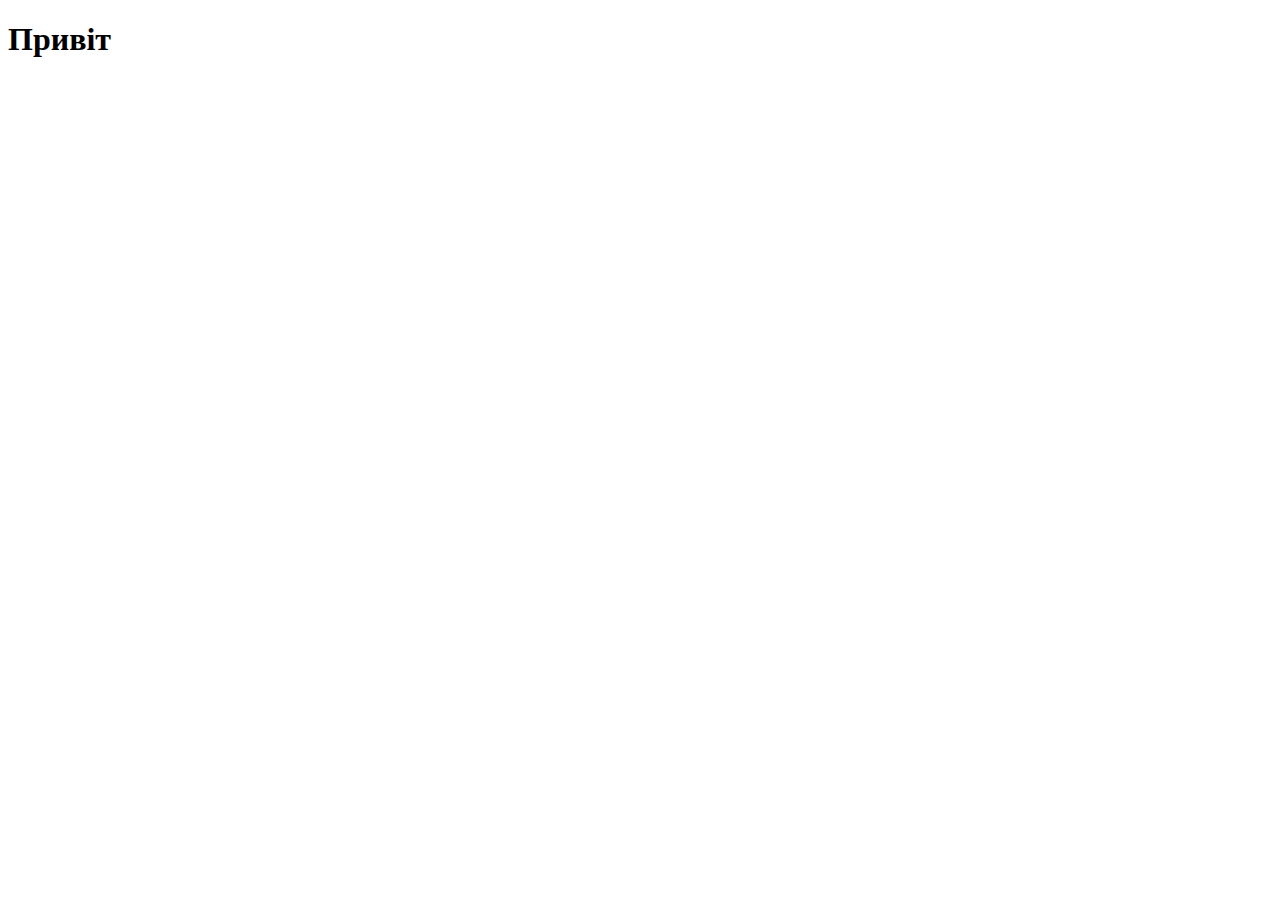
==== index.html @ 8f247441 "Create index.html" ====
<!DOCTYPE html>
<html lang="en">
  <head>
    <meta charset="UTF-8" />
    <meta http-equiv="X-UA-Compatible" content="IE=edge" />
    <meta name="viewport" content="width=device-width, initial-scale=1.0" />
    <title>Document</title>
  </head>
  <body>
    <h1>Привіт</h1>
  </body>
</html>
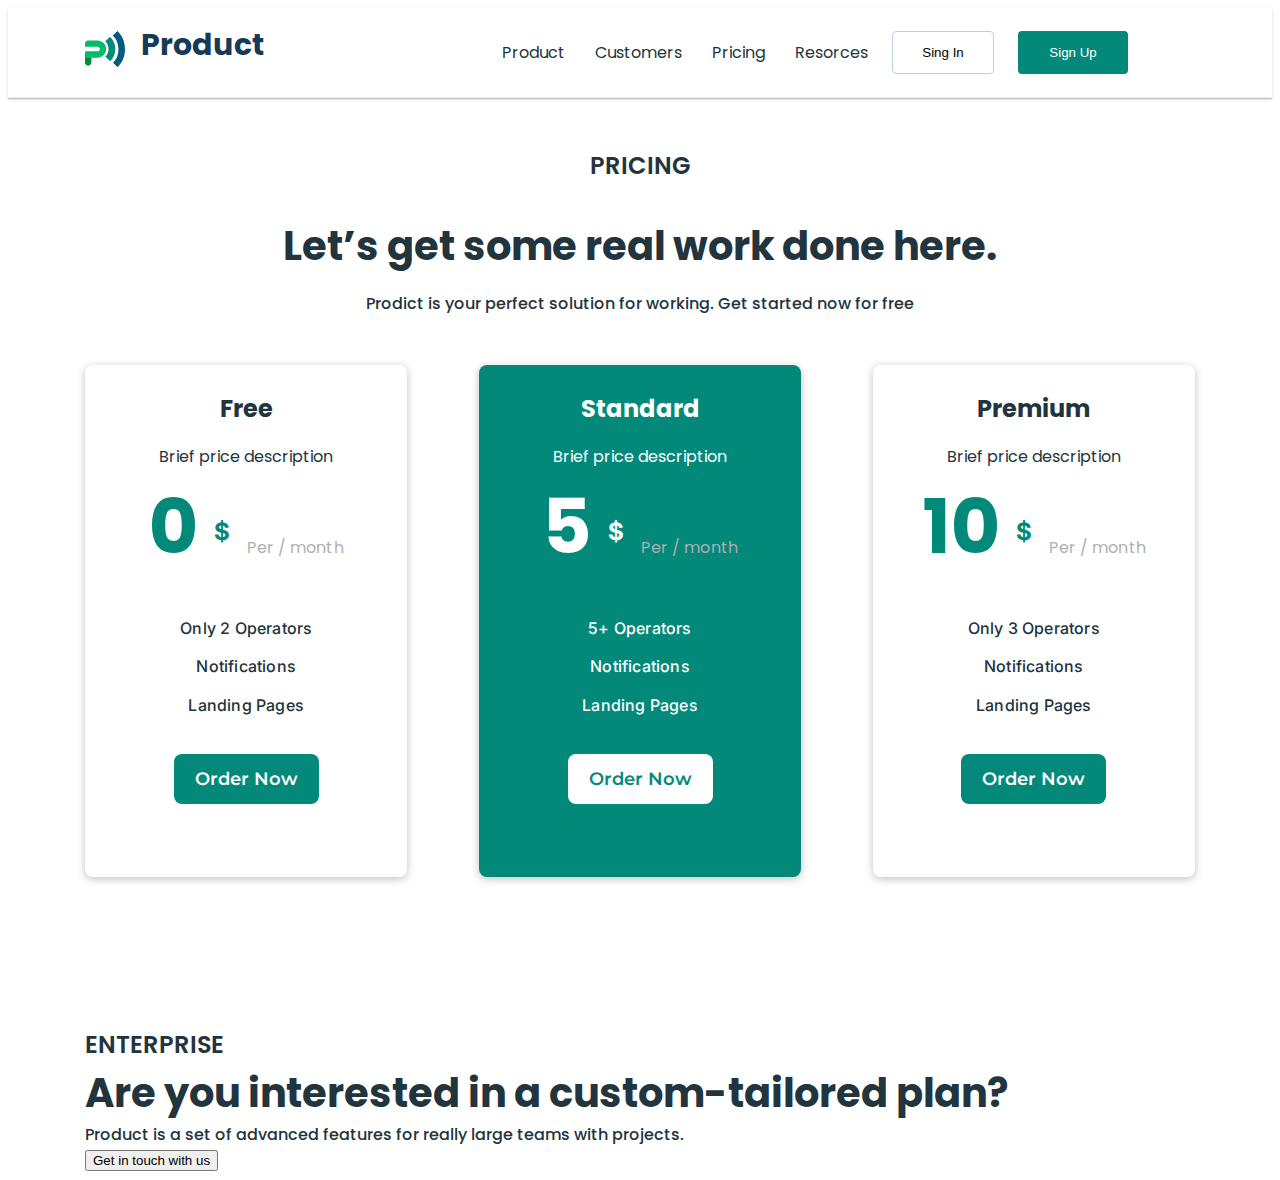
==== commit ecb85814: "+" ====
--- a/index.html
+++ b/index.html
@@ -5,8 +5,129 @@
     <meta http-equiv="X-UA-Compatible" content="IE=edge" />
     <meta name="viewport" content="width=device-width, initial-scale=1.0" />
     <title>Document</title>
+    <link rel="preconnect" href="https://fonts.googleapis.com" />
+    <link rel="preconnect" href="https://fonts.gstatic.com" crossorigin />
+    <link
+      href="https://fonts.googleapis.com/css2?family=Inter:wght@500;700&family=Montserrat:wght@400;500;600;700&family=Poppins:wght@400;500;600;700;800&family=Roboto:wght@400;500;700;900&display=swap"
+      rel="stylesheet"
+    />
+    <link
+      rel="stylesheet"
+      href="https://cdnjs.cloudflare.com/ajax/libs/modern-normalize/2.0.0/modern-normalize.min.css"
+      integrity="sha512-4xo8blKMVCiXpTaLzQSLSw3KFOVPWhm/TRtuPVc4WG6kUgjH6J03IBuG7JZPkcWMxJ5huwaBpOpnwYElP/m6wg=="
+      crossorigin="anonymous"
+      referrerpolicy="no-referrer"
+    />
+    <link rel="stylesheet" href="./css/styles.css" />
   </head>
   <body>
-    <h1>Привіт</h1>
+    <!-- HEADER NAVIGATION -->
+    <header class="header">
+      <div class="container header-container">
+        <a class="logo-text link" href="./index.html">
+          <img
+            class="logo-img"
+            src="./image/Group190.svg"
+            alt="logo"
+            width="40"
+            height="36"
+          />Product</a
+        >
+        <nav class="header-nav">
+          <ul class="header-list list">
+            <li class="header-item">
+              <a class="header-link link" href="">Product</a>
+            </li>
+            <li class="header-item">
+              <a class="header-link link" href="">Customers</a>
+            </li>
+            <li class="header-item">
+              <a class="header-link link" href="">Pricing</a>
+            </li>
+            <li class="header-item">
+              <a class="header-link link" href="">Resorces</a>
+            </li>
+          </ul>
+        </nav>
+        <section class="header-btm">
+          <button class="btn-in" type="button">Sing In</button>
+          <button class="btn-up" type="button">Sign Up</button>
+        </section>
+      </div>
+    </header>
+    <main>
+      <!-- PRICING -->
+      <section class="pricing">
+        <div class="container">
+          <h2 class="section-title pricing-title">PRICING</h2>
+          <h3 class="section-title-text pricing-title-text">
+            Let’s get some real work done here.
+          </h3>
+          <p class="section-item pricing-item">
+            Prodict is your perfect solution for working. Get started now for
+            free
+          </p>
+          <div class="price-packets">
+            <div class="price-block">
+              <h2 class="price-block-title">Free</h2>
+              <h3 class="block-title-text">Brief price description</h3>
+              <p class="price-block-number">
+                0 <sup>&#36;</sup> <span class="price-period">Per / month</span>
+              </p>
+              <ul class="price-options-list list">
+                <li class="price-options">Only 2 Operators</li>
+                <li class="price-options">Notifications</li>
+                <li class="price-options-last">Landing Pages</li>
+              </ul>
+              <button class="price-btn" type="button">Order Now</button>
+            </div>
+            <div class="price-block price-block-middle">
+              <h2 class="price-block-title">Standard</h2>
+              <h3 class="block-title-text">Brief price description</h3>
+              <p class="price-block-number mumber-middle">
+                5 <sup class="sup-middle">&#36;</sup>
+                <span class="price-period">Per / month</span>
+              </p>
+              <ul class="price-options-list list">
+                <li class="price-options">5+ Operators</li>
+                <li class="price-options">Notifications</li>
+                <li class="price-options-last">Landing Pages</li>
+              </ul>
+              <button class="price-btn price-btn-middle" type="button">
+                Order Now
+              </button>
+            </div>
+            <div class="price-block">
+              <h2 class="price-block-title">Premium</h2>
+              <h3 class="block-title-text">Brief price description</h3>
+              <p class="price-block-number">
+                10 <sup>&#36;</sup>
+                <span class="price-period">Per / month</span>
+              </p>
+              <ul class="price-options-list list">
+                <li class="price-options">Only 3 Operators</li>
+                <li class="price-options">Notifications</li>
+                <li class="price-options-last">Landing Pages</li>
+              </ul>
+              <button class="price-btn" type="button">Order Now</button>
+            </div>
+          </div>
+        </div>
+      </section>
+      <!-- ENTERPRISE -->
+      <section class="enterprise">
+        <div class="container">
+          <h2 class="section-title enterprise-title">ENTERPRISE</h2>
+          <h3 class="section-title-text enterprise-title-text">
+            Are you interested in a custom-tailored plan?
+          </h3>
+          <p class="section-item enterprise--item">
+            Product is a set of advanced features for really large teams with
+            projects.
+          </p>
+          <button type="button">Get in touch with us</button>
+        </div>
+      </section>
+    </main>
   </body>
 </html>
--- a/css/styles.css
+++ b/css/styles.css
@@ -0,0 +1,277 @@
+:root {
+  --text-color: #22343d;
+  --background-color: #fff;
+  --logo-color: #173a56;
+  --btm-color: #02897a;
+}
+
+body {
+  font-family: "Poppins", sans-serif;
+  color: var(--text-color);
+  background-color: var(--background-color);
+}
+
+/* RESET */
+h1,
+h2,
+h3,
+h4,
+h5,
+h6,
+p {
+  margin: 0;
+}
+ul,
+ol {
+  margin: 0;
+  padding: 0;
+}
+img {
+  display: block;
+  max-width: 100%;
+  height: auto;
+}
+
+/* COMMON ACTION */
+.link {
+  text-decoration: none;
+}
+.list {
+  list-style: none;
+}
+
+.container {
+  width: 1110px;
+  padding: 0 20px 0 20px;
+  margin: 0 auto;
+}
+
+/* * ----------- HEADER NAVIGATION ----------- *  */
+
+.header {
+  border-bottom: 1px solid #e7e9fc;
+  box-shadow: 0px 2px 1px rgba(46, 47, 66, 0.08),
+    0px 1px 1px rgba(46, 47, 66, 0.16), 0px 1px 6px rgba(46, 47, 66, 0.08);
+}
+
+.header-container {
+  display: flex;
+  flex-wrap: wrap;
+  align-items: center;
+}
+
+.logo-text {
+  display: flex;
+  font-weight: 700;
+  font-size: 30px;
+  line-height: 0.93;
+  color: #173a56;
+  margin-right: 237px;
+  margin-bottom: 29px;
+  margin-top: 23px;
+}
+.logo-img {
+  padding-right: 16px;
+}
+.header-nav {
+  display: flex;
+}
+.header-list {
+  display: flex;
+  gap: 30px;
+}
+.list {
+}
+.header-item {
+}
+.header-link {
+  font-size: 16px;
+  line-height: 1.75;
+  color: var(--text-color);
+  padding-top: 26px;
+  padding-bottom: 26px;
+}
+
+.header-link:hover,
+.header-link:focus {
+  font-weight: 600;
+}
+.header-btm {
+  display: flex;
+  font-family: "Poppins";
+  font-weight: 600;
+  font-size: 16px;
+  line-height: 1.5;
+  color: #173a56;
+  text-align: center;
+  height: 43px;
+
+  padding-left: 24px;
+  gap: 24px;
+  margin-bottom: 19px;
+  margin-top: 19px;
+}
+.btn-in {
+  width: 102px;
+  border: 1px solid #bcd0e5;
+  border-radius: 4px;
+  background-color: var(--background-color);
+
+  cursor: pointer;
+}
+.btn-up {
+  width: 110px;
+  background-color: var(--btm-color);
+  color: #fff;
+  border-radius: 4px;
+  border: none;
+
+  cursor: pointer;
+}
+
+/* MAIN */
+
+.section-title {
+  font-weight: 600;
+  font-size: 24px;
+  line-height: 1.5;
+  margin-right: auto;
+}
+
+.section-title-text {
+  font-weight: 700;
+  font-size: 40px;
+  line-height: 1.5;
+}
+
+.section-item {
+  font-weight: 500;
+  font-size: 16px;
+  line-height: 1.5;
+}
+
+/* PRICING */
+
+.pricing {
+  padding-top: 50px;
+  padding-bottom: 150px;
+  text-align: center;
+}
+.pricing-title {
+}
+
+.pricing-title-text {
+  margin-top: 32px;
+}
+
+.pricing-item {
+  margin-top: 16px;
+}
+
+.price-packets {
+  display: flex;
+  gap: 71.35px;
+}
+
+.price-block {
+  display: flex;
+  width: ((100% - 142.7px) / 3);
+  flex-direction: column;
+
+  width: 322.65px;
+  height: 456px;
+  margin-top: 49px;
+
+  box-shadow: 0px 2px 8px rgba(0, 0, 0, 0.25);
+  border-radius: 8px;
+
+  align-items: center;
+  padding-top: 24px;
+  padding-bottom: 32px;
+}
+
+.price-block-title {
+  font-weight: 700;
+  font-size: 24px;
+  line-height: 1.67;
+}
+
+.block-title-text {
+  font-size: 16px;
+  line-height: 2.5;
+  font-weight: 400;
+
+  margin-top: 8px;
+}
+
+.price-block-number {
+  font-weight: 700;
+  font-size: 76px;
+  line-height: 1.32;
+  letter-spacing: 0.2px;
+  color: #02897a;
+}
+sup {
+  font-family: "Inter", sans-serif;
+  font-weight: 700;
+  font-size: 24px;
+  line-height: 1.25;
+  letter-spacing: 0.1px;
+  vertical-align: middle;
+}
+
+.price-period {
+  font-family: "Poppins";
+  font-style: normal;
+  font-weight: 400;
+  font-size: 16px;
+  line-height: 1.19;
+  letter-spacing: 0.1px;
+  color: #afafaf;
+}
+
+.price-options-list {
+  margin-top: 40px;
+
+  font-family: "Inter", sans-serif;
+  font-style: normal;
+  font-weight: 500;
+  font-size: 16px;
+  line-height: 1.38;
+  letter-spacing: 0.2px;
+}
+
+.price-options {
+  padding-bottom: 16px;
+}
+.price-options-last {
+  margin-bottom: 38px;
+}
+
+.price-btn {
+  font-family: "Montserrat", sans-serif;
+  font-weight: 600;
+  font-size: 18px;
+  line-height: 1.37;
+  color: #ffffff;
+  padding: 11px 19px;
+
+  background: #02897a;
+  border-radius: 8px;
+  border-color: transparent;
+}
+
+.price-block-middle {
+  color: #fff;
+  background: #02897a;
+}
+.mumber-middle {
+  color: #fff;
+}
+.sup-middle {
+  color: #fff;
+}
+.price-btn-middle {
+  color: #02897a;
+  background: #ffffff;
+}
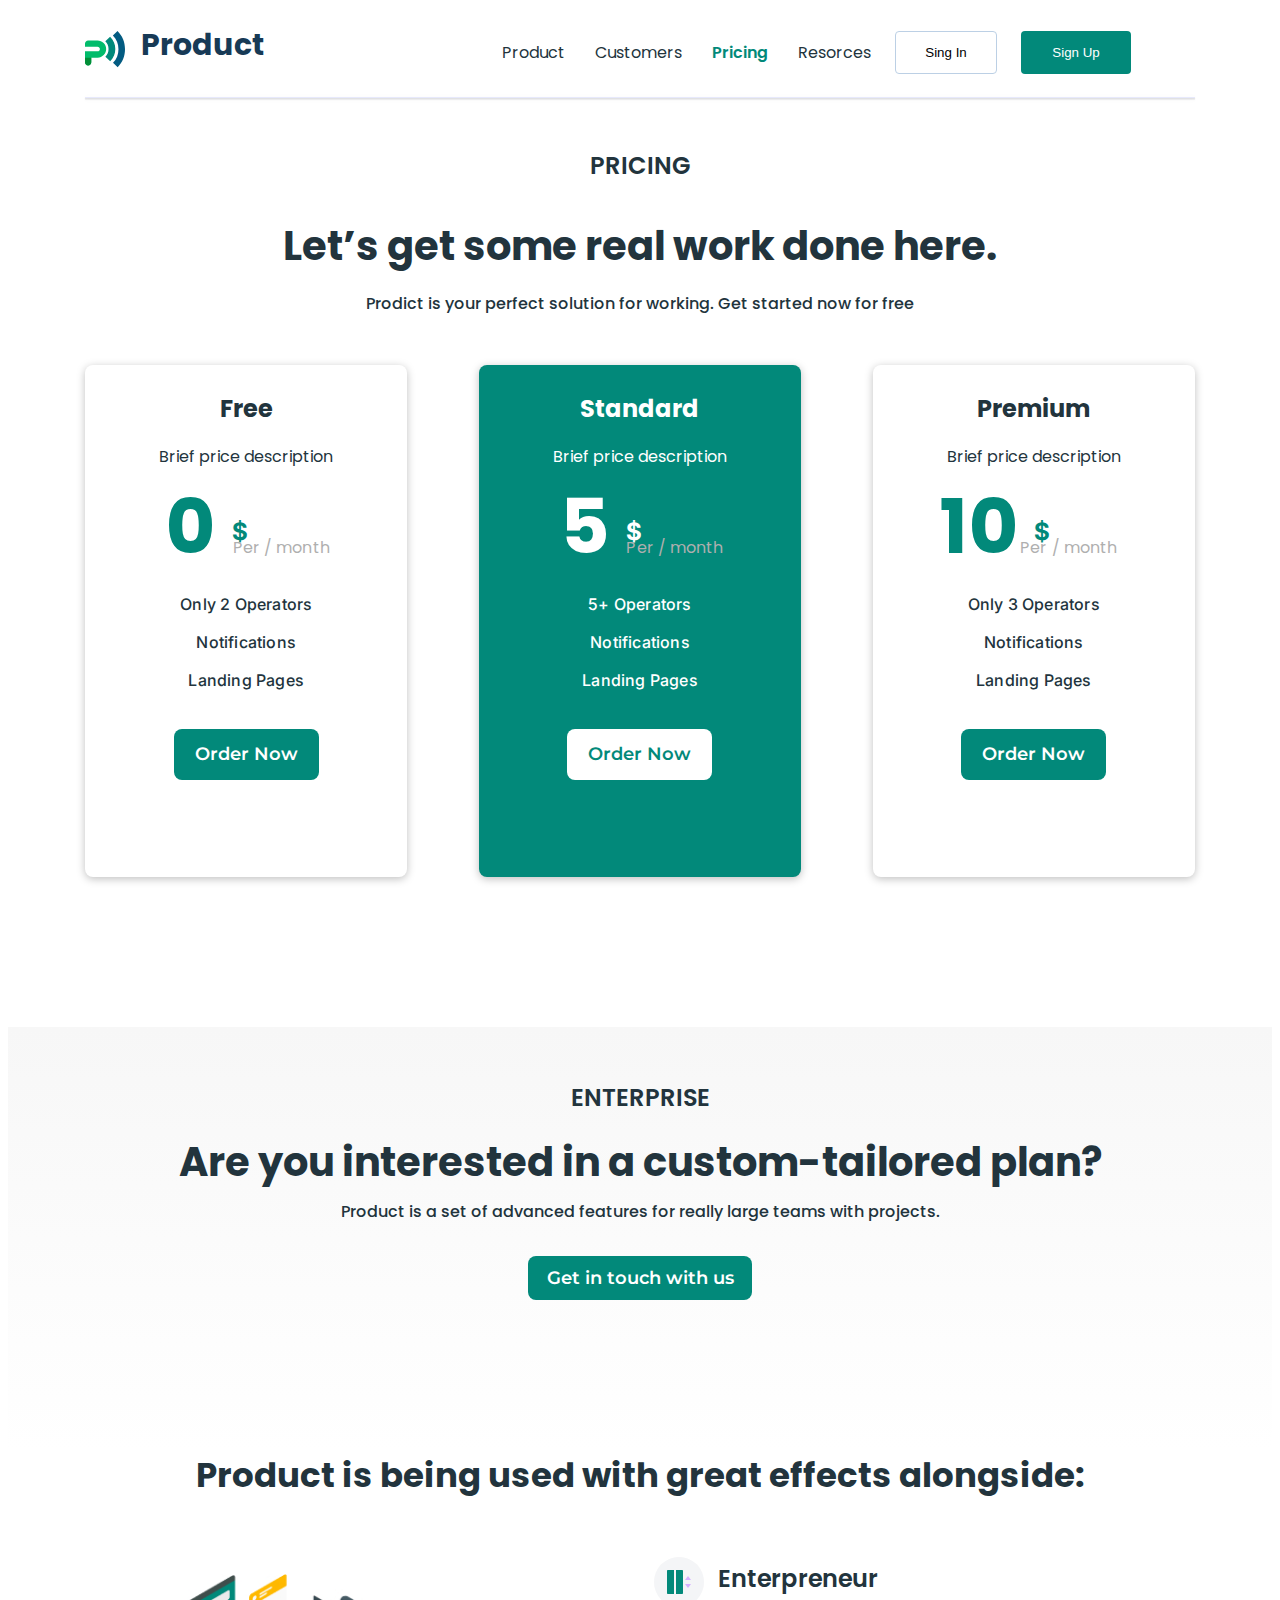
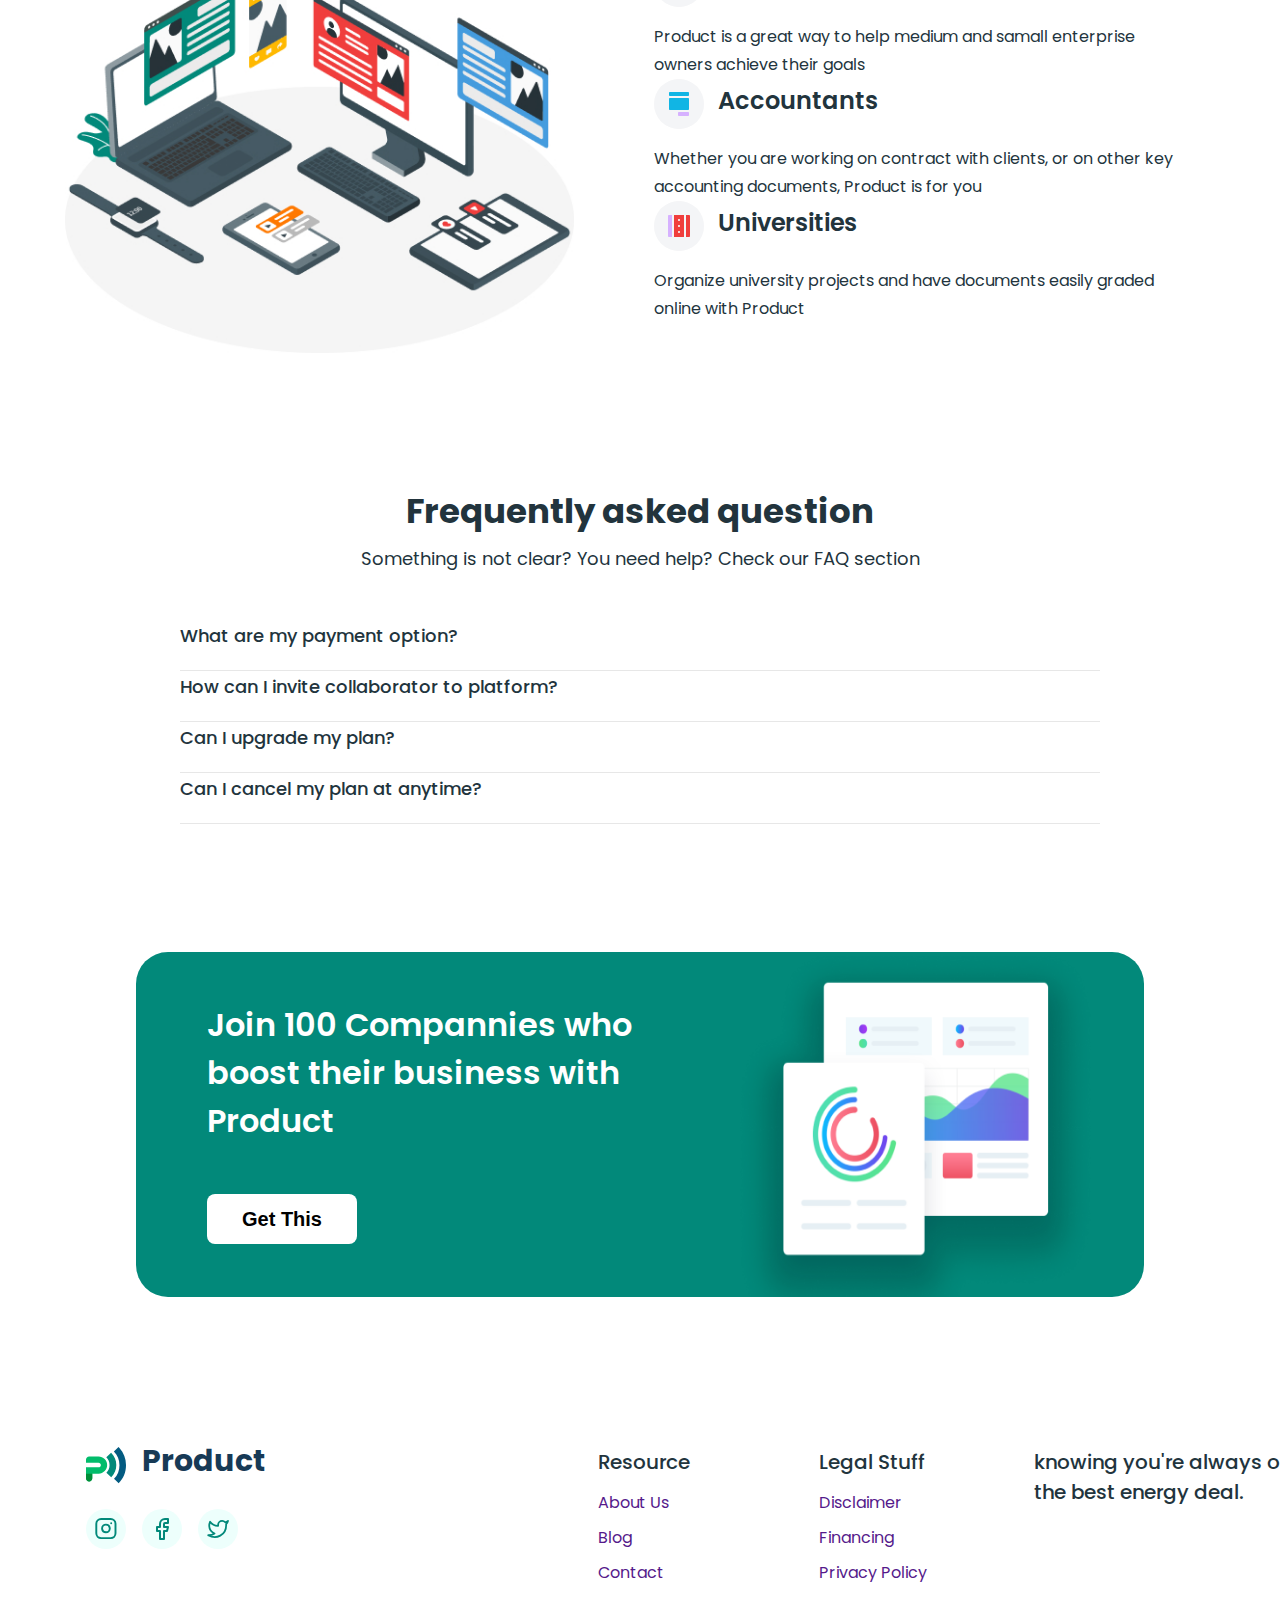
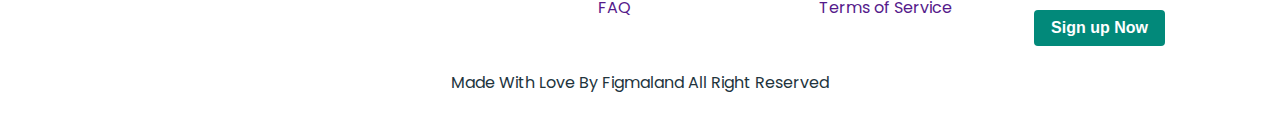
==== commit 665841e3: "+" ====
--- a/index.html
+++ b/index.html
@@ -24,7 +24,7 @@
     <!-- HEADER NAVIGATION -->
     <header class="header">
       <div class="container header-container">
-        <a class="logo-text link" href="./index.html">
+        <a class="logo-text logo-text-header link" href="./index.html">
           <img
             class="logo-img"
             src="./image/Group190.svg"
@@ -42,7 +42,7 @@
               <a class="header-link link" href="">Customers</a>
             </li>
             <li class="header-item">
-              <a class="header-link link" href="">Pricing</a>
+              <a class="header-link link current" href="">Pricing</a>
             </li>
             <li class="header-item">
               <a class="header-link link" href="">Resorces</a>
@@ -71,9 +71,12 @@
             <div class="price-block">
               <h2 class="price-block-title">Free</h2>
               <h3 class="block-title-text">Brief price description</h3>
-              <p class="price-block-number">
-                0 <sup>&#36;</sup> <span class="price-period">Per / month</span>
-              </p>
+              <div class="price-box">
+                <p class="price-block-number">
+                  0 <sup>&#36;</sup>
+                  <span class="price-period">Per / month</span>
+                </p>
+              </div>
               <ul class="price-options-list list">
                 <li class="price-options">Only 2 Operators</li>
                 <li class="price-options">Notifications</li>
@@ -84,10 +87,12 @@
             <div class="price-block price-block-middle">
               <h2 class="price-block-title">Standard</h2>
               <h3 class="block-title-text">Brief price description</h3>
-              <p class="price-block-number mumber-middle">
-                5 <sup class="sup-middle">&#36;</sup>
-                <span class="price-period">Per / month</span>
-              </p>
+              <div class="price-box">
+                <p class="price-block-number mumber-middle">
+                  5 <sup class="sup-middle">&#36;</sup>
+                  <span class="price-period">Per / month</span>
+                </p>
+              </div>
               <ul class="price-options-list list">
                 <li class="price-options">5+ Operators</li>
                 <li class="price-options">Notifications</li>
@@ -100,10 +105,12 @@
             <div class="price-block">
               <h2 class="price-block-title">Premium</h2>
               <h3 class="block-title-text">Brief price description</h3>
-              <p class="price-block-number">
-                10 <sup>&#36;</sup>
-                <span class="price-period">Per / month</span>
-              </p>
+              <div class="price-box">
+                <p class="price-block-number">
+                  10 <sup>&#36;</sup>
+                  <span class="price-period">Per / month</span>
+                </p>
+              </div>
               <ul class="price-options-list list">
                 <li class="price-options">Only 3 Operators</li>
                 <li class="price-options">Notifications</li>
@@ -116,7 +123,7 @@
       </section>
       <!-- ENTERPRISE -->
       <section class="enterprise">
-        <div class="container">
+        <div class="container container-interprise">
           <h2 class="section-title enterprise-title">ENTERPRISE</h2>
           <h3 class="section-title-text enterprise-title-text">
             Are you interested in a custom-tailored plan?
@@ -125,9 +132,208 @@
             Product is a set of advanced features for really large teams with
             projects.
           </p>
-          <button type="button">Get in touch with us</button>
+          <button type="button" class="btn-enterprise">
+            Get in touch with us
+          </button>
+        </div>
+      </section>
+
+      <!-- EFFECTS -->
+      <section class="effects">
+        <div class="container effects-container">
+          <h2 class="section-title effects-title">
+            Product is being used with great effects alongside:
+          </h2>
+          <div class="effects-container-box">
+            <div class="effects-img">
+              <img src="./image/amico.jpg" alt="picture" />
+            </div>
+            <div class="container-effects-list">
+              <ul class="effects-list list">
+                <li class="effects-list-item">
+                  <div class="before-icons">
+                    <svg class="btn-svg-effects" width="50" height="50">
+                      <use href="./image/icons.svg#icon-Feature1"></use>
+                    </svg>
+
+                    <h3 class="effects-list-title">Enterpreneur</h3>
+                  </div>
+                  <p class="effects-list-text">
+                    Product is a great way to help medium and samall enterprise
+                    owners achieve their goals
+                  </p>
+                </li>
+                <li class="effects-list-item">
+                  <div class="before-icons">
+                    <svg class="btn-svg-effects" width="50" height="50">
+                      <use href="./image/icons.svg#icon-Feature2"></use>
+                    </svg>
+
+                    <h3 class="effects-list-title">Accountants</h3>
+                  </div>
+                  <p class="effects-list-text">
+                    Whether you are working on contract with clients, or on
+                    other key accounting documents, Product is for you
+                  </p>
+                </li>
+                <li class="effects-list-item">
+                  <div class="before-icons">
+                    <svg class="btn-svg-effects" width="50" height="50">
+                      <use href="./image/icons.svg#icon-Feature3"></use>
+                    </svg>
+
+                    <h3 class="effects-list-title">Universities</h3>
+                  </div>
+                  <p class="effects-list-text">
+                    Organize university projects and have documents easily
+                    graded online with Product
+                  </p>
+                </li>
+              </ul>
+            </div>
+          </div>
+        </div>
+      </section>
+      <!-- QUESTION -->
+      <section class="question">
+        <div class="container question-container">
+          <h2 class="section-title question-title">
+            Frequently asked question
+          </h2>
+          <h3 class="section-title-text question-title-text">
+            Something is not clear? You need help? Check our FAQ section
+          </h3>
+          <ul class="question-list list">
+            <li class="question-list-item">
+              <h3 class="question-list-title">What are my payment option?</h3>
+            </li>
+            <li class="question-list-item">
+              <h3 class="question-list-title">
+                How can I invite collaborator to platform?
+              </h3>
+            </li>
+            <li class="question-list-item">
+              <h3 class="question-list-title">Can I upgrade my plan?</h3>
+            </li>
+            <li class="question-list-item">
+              <h3 class="question-list-title">
+                Can I cancel my plan at anytime?
+              </h3>
+            </li>
+          </ul>
+        </div>
+      </section>
+      <!-- JOIN CARD -->
+      <section class="join-card">
+        <div class="container join-container">
+          <div>
+            <h2 class="join-card-title">
+              Join 100 Compannies who boost their business with Product
+            </h2>
+            <button class="btn-join" type="button">Get This</button>
+          </div>
+          <img class="join-card-picture" src="./image/screen.png" width="361" alt="picture" />
         </div>
       </section>
     </main>
+    <!-- FOOTER -->
+    <footer>
+      <section class="footer">
+        <div class="container footer-container footer">
+          <div class="footer-soc"></div><a class="logo-text logo-text-footer link" href="./index.html">
+            <img
+              class="logo-img"
+              src="./image/Group190.svg"
+              alt="logo"
+              width="40"
+              height="36"
+            />Product</a
+          >
+          
+            <ul class="footer-soc-list list">
+              <li class="footer-soc-item">
+                <a
+                  href=""
+                  class="footer-soc-link link"
+                  target="_blank"
+                  rel="noopener no-referrer"
+                >
+                  <svg class="footer-soc-icon" width="24" height="24">
+                    <use href="./image/icons.svg#icon-instagram"></use>
+                  </svg>
+                </a>
+              </li>
+              <li class="footer-soc-item">
+                <a
+                  href=""
+                  class="footer-soc-link link"
+                  target="_blank"
+                  rel="noopener no-referrer"
+                >
+                  <svg class="footer-soc-icon" width="24" height="24">
+                    <use href="./image/icons.svg#icon-facebook"></use>
+                  </svg>
+                </a>
+              </li>
+              <li class="footer-soc-item">
+                <a
+                  href=""
+                  class="footer-soc-link link"
+                  target="_blank"
+                  rel="noopener no-referrer"
+                >
+                  <svg class="footer-soc-icon" width="22" height="17.94">
+                    <use href="./image/icons.svg#icon-twitter"></use>
+                  </svg>
+                </a>
+              </li>
+            </ul>
+          </div>
+          <div class="footer-inform">
+          <div class="footer-resource">
+            <h3 class="footer-title">Resource</h3>
+            <ul class="footer-list list">
+              <li class="footer-list item">
+                <a class="footer-link link" href="">About Us</a>
+              </li>
+              <li class="footer-list item">
+                <a class="footer-link link" href="">Blog</a>
+              </li>
+              <li class="footer-list item">
+                <a class="footer-link link" href="">Contact</a>
+              </li>
+              <li class="footer-list item">
+                <a class="footer-link link" href="">FAQ</a>
+              </li>
+            </ul>
+          </div>
+          <div class="footer-stuff">
+            <h3 class="footer-title">Legal Stuff</h3>
+            <ul class="footer-list list">
+              <li class="footer-list item">
+                <a class="footer-link link" href="">Disclaimer</a>
+              </li>
+              <li class="footer-list item">
+                <a class="footer-link link" href="">Financing</a>
+              </li>
+              <li class="footer-list item">
+                <a class="footer-link link" href="">Privacy Policy</a>
+              </li>
+              <li class="footer-list item">
+                <a class="footer-link link" href="">Terms of Service</a>
+              </li>
+            </ul>
+          </div>
+          <div class="get-in-touch">
+            <h3 class="touch-text">knowing you're always on the best energy deal.</h3>
+            <button class="btn-footer" type="button">Sign up Now</button>
+          </div>
+          </div>
+          
+        </div>
+        <div class="bottom-footer-container container">
+        <p class="bottom-footer">Made With Love By Figmaland All Right Reserved </p>
+      </div></section>
+    </footer>
   </body>
 </html>
--- a/css/styles.css
+++ b/css/styles.css
@@ -46,9 +46,18 @@
   margin: 0 auto;
 }
 
+button {
+  cursor: pointer;
+}
+
 /* * ----------- HEADER NAVIGATION ----------- *  */
 
 .header {
+}
+
+.header-container::after {
+  content: "";
+  width: 100%;
   border-bottom: 1px solid #e7e9fc;
   box-shadow: 0px 2px 1px rgba(46, 47, 66, 0.08),
     0px 1px 1px rgba(46, 47, 66, 0.16), 0px 1px 6px rgba(46, 47, 66, 0.08);
@@ -66,10 +75,14 @@
   font-size: 30px;
   line-height: 0.93;
   color: #173a56;
+}
+
+.logo-text-header {
   margin-right: 237px;
   margin-bottom: 29px;
   margin-top: 23px;
 }
+
 .logo-img {
   padding-right: 16px;
 }
@@ -79,6 +92,8 @@
 .header-list {
   display: flex;
   gap: 30px;
+
+  position: relative;
 }
 .list {
 }
@@ -90,12 +105,40 @@
   color: var(--text-color);
   padding-top: 26px;
   padding-bottom: 26px;
+
+  position: relative;
+}
+
+.current {
+  font-weight: 600;
+  color: var(--btm-color);
 }
 
 .header-link:hover,
 .header-link:focus {
-  font-weight: 600;
-}
+  color: var(--btm-color);
+}
+
+.header-link:after {
+  content: "";
+  transform: scale(0);
+  transition: transform 250ms ease-in;
+}
+
+.header-link:hover::after,
+.header-link:focus::after {
+  content: "";
+  width: 100%;
+  height: 2px;
+  background-color: var(--btm-color);
+  bottom: 4px;
+  left: 0;
+  border-radius: 25%;
+
+  position: absolute;
+  transform: scale(1);
+}
+
 .header-btm {
   display: flex;
   font-family: "Poppins";
@@ -117,8 +160,15 @@
   border-radius: 4px;
   background-color: var(--background-color);
 
-  cursor: pointer;
-}
+  transition: background-color 250ms ease-in-out;
+}
+
+.btn-in:hover,
+.btn-in:focus {
+  background-color: orangered;
+  color: #fff;
+}
+
 .btn-up {
   width: 110px;
   background-color: var(--btm-color);
@@ -126,7 +176,13 @@
   border-radius: 4px;
   border: none;
 
-  cursor: pointer;
+  transition: background-color 250ms ease-in-out;
+}
+
+.btn-up:focus,
+.btn-up:hover {
+  color: black;
+  background-color: yellowgreen;
 }
 
 /* MAIN */
@@ -175,10 +231,9 @@
 
 .price-block {
   display: flex;
-  width: ((100% - 142.7px) / 3);
+  width: calc((100% - 142.7px) / 3);
   flex-direction: column;
 
-  width: 322.65px;
   height: 456px;
   margin-top: 49px;
 
@@ -188,6 +243,13 @@
   align-items: center;
   padding-top: 24px;
   padding-bottom: 32px;
+
+  transition: box-shadow 250ms ease-in;
+}
+
+.price-block.focus,
+.price-block:hover {
+  box-shadow: 0px 2px 8px rgba(17, 70, 17, 0.839);
 }
 
 .price-block-title {
@@ -210,6 +272,7 @@
   line-height: 1.32;
   letter-spacing: 0.2px;
   color: #02897a;
+  margin-right: 8px;
 }
 sup {
   font-family: "Inter", sans-serif;
@@ -219,8 +282,22 @@
   letter-spacing: 0.1px;
   vertical-align: middle;
 }
+.price-box {
+  margin-left: 0;
+  width: 154px;
+  height: 100px;
+
+  position: relative;
+  margin-right: 70px;
+}
 
 .price-period {
+  position: absolute;
+  bottom: 0;
+  width: 100%;
+  left: 70px;
+  bottom: 20px;
+
   font-family: "Poppins";
   font-style: normal;
   font-weight: 400;
@@ -231,7 +308,7 @@
 }
 
 .price-options-list {
-  margin-top: 40px;
+  margin-top: 16px;
 
   font-family: "Inter", sans-serif;
   font-style: normal;
@@ -259,6 +336,13 @@
   background: #02897a;
   border-radius: 8px;
   border-color: transparent;
+
+  transition: box-shadow 250ms ease-in;
+}
+
+.price-btn.hover,
+.price-btn:focus {
+  box-shadow: 0px 6px 8px rgba(30, 235, 54, 0.839);
 }
 
 .price-block-middle {
@@ -275,3 +359,345 @@
   color: #02897a;
   background: #ffffff;
 }
+
+/* * ---------- ENTERPRISE--------* */
+
+.enterprise {
+  background: linear-gradient(180deg, #f7f7f7 0%, rgba(247, 247, 247, 0) 100%);
+}
+.container-interprise {
+  padding-top: 53px;
+  padding-bottom: 150px;
+  text-align: center;
+}
+
+.enterprise-title {
+  margin-bottom: 16px;
+}
+
+.enterprise-title-text {
+  margin-bottom: 8px;
+}
+
+.enterprise--item {
+  margin-bottom: 32px;
+}
+
+.btn-enterprise {
+  background-color: var(--btm-color);
+  border-radius: 8px;
+  border-color: transparent;
+  color: var(--background-color);
+  min-width: 224px;
+  height: 44px;
+
+  font-family: "Montserrat", sans-serif;
+  font-weight: 600;
+  font-size: 18px;
+  line-height: 1.37;
+
+  transition: background-color 250ms ease-in-out, color 250ms ease-in-out,
+    border-color 250ms ease-in-out;
+}
+
+.btn-enterprise:focus,
+.btn-enterprise:hover {
+  background-color: #fff;
+  color: var(--btm-color);
+  border-color: var(--btm-color);
+}
+
+/* * ------ EFFECTS---------- */
+
+.effects-container {
+  margin-bottom: 150px;
+}
+
+.effects-container-box {
+  display: flex;
+  gap: 60px;
+}
+
+.effects-title {
+  font-weight: 700;
+  font-size: 34px;
+  line-height: 1.5;
+  margin-bottom: 56px;
+  text-align: center;
+}
+
+.container-effects-list {
+  max-width: 541px;
+}
+.effects-list-title {
+  margin-bottom: 23px;
+
+  font-weight: 600;
+  font-size: 24px;
+  line-height: 1.5;
+}
+
+.effects-list-text {
+  font-weight: 400;
+  font-size: 16px;
+  line-height: 1.75;
+
+  margin-bottom: 32px;
+}
+
+.effects-list-text:last-child {
+  margin-bottom: 0;
+}
+
+.effects-img {
+  position: relative;
+  bottom: -17px;
+  left: -20px;
+}
+
+.btn-svg-effects {
+  margin-bottom: 16px;
+  border-radius: 50%;
+}
+
+.before-icons {
+  display: flex;
+  gap: 14px;
+  align-items: center;
+}
+
+/* ** ------------QUESTION-------------* */
+
+.question-container {
+  width: 920px;
+  margin-bottom: 150px;
+}
+.question-title {
+  font-weight: 700;
+  font-size: 34px;
+  line-height: 1.5;
+  margin-bottom: 8px;
+  text-align: center;
+}
+
+.question-title-text {
+  font-weight: 400;
+  font-size: 18px;
+  line-height: 27px;
+  margin-bottom: 50px;
+  text-align: center;
+}
+
+.question-list-title {
+  font-weight: 500;
+  font-size: 18px;
+  line-height: 1.5;
+  margin-bottom: 24px;
+  margin-top: 16px;
+
+  position: relative;
+}
+
+.question-list-title::after {
+  content: "";
+  width: 100%;
+  max-width: 920px;
+  border-bottom: 1px solid #e7e7e7;
+  left: 0;
+  bottom: -22px;
+
+  position: absolute;
+}
+
+/**-------------------  JOIN CARD * ------------------*/
+.join-container {
+  width: 968px;
+  height: 345px;
+  background-color: #02897a;
+  margin-bottom: 150px;
+  border-radius: 32px;
+
+  display: flex;
+  gap: 15px;
+}
+
+.join-card-title {
+  font-weight: 600;
+  font-size: 32px;
+  line-height: 48px;
+  color: #ffffff;
+  margin: 49px 80px 49px 51px;
+
+  width: 433px;
+}
+
+.join-card-picture {
+  margin-top: 4px;
+
+  margin-bottom: 0;
+}
+
+.btn-join {
+  margin-bottom: 56px;
+  margin-left: 51px;
+  width: 150px;
+  height: 50px;
+
+  background: #ffffff;
+  border-radius: 8px;
+  border-color: transparent;
+
+  font-weight: 600;
+  font-size: 20px;
+  line-height: 1.5;
+
+  transition: color 250ms ease-in-out, background-color 250ms ease-in-out;
+}
+
+.btn-join:focus,
+.btn-join:hover {
+  color: #fff;
+  background-color: yellowgreen;
+}
+svg {
+  background-color: #f7f7f7;
+}
+
+/* *---------FOOTER----------* */
+
+.footer-container {
+  width: 1109px;
+  height: 205px;
+}
+.footer {
+  position: relative;
+}
+
+.logo-text-footer {
+  display: flex;
+}
+
+.footer-soc-list {
+  display: flex;
+
+  gap: 16px;
+}
+
+.footer-soc-item {
+  width: 40px;
+  height: 40px;
+  margin-top: 25px;
+}
+
+.footer-soc-link {
+  width: 100%;
+  height: 100%;
+  border-radius: 50%;
+  background-color: #edfffc;
+  display: flex;
+  justify-content: center;
+  align-items: center;
+  transition: background-color 250ms ease-in-out;
+}
+
+.footer-soc-link:focus .footer-soc-icon,
+.footer-soc-link:hover .footer-soc-icon {
+  background-color: rgb(205, 240, 49);
+}
+.footer-soc-link:focus,
+.footer-soc-link:hover {
+  background-color: rgb(205, 240, 49);
+}
+
+.footer-soc-icon {
+  background-color: #edfffc;
+  transition: background-color 250ms ease-in-out;
+}
+
+.footer-resource {
+  display: flex;
+  flex-direction: column;
+}
+
+.footer-list {
+  display: flex;
+  flex-direction: column;
+
+  font-size: 16px;
+  line-height: 2.19;
+  color: var(--text-color);
+}
+
+.footer-stuff {
+  display: flex;
+  flex-direction: column;
+  margin-left: 129px;
+}
+
+.footer-title {
+  font-weight: 500;
+  font-size: 20px;
+  line-height: 1.5;
+  margin-bottom: 8px;
+}
+
+.get-in-touch {
+  display: flex;
+  flex-direction: column;
+  width: 325px;
+  height: 199px;
+  margin-left: 82px;
+}
+
+.btn-footer {
+  width: 131px;
+  height: 39px;
+  margin-top: 103px;
+
+  font-weight: 700;
+  font-size: 16px;
+  line-height: 1.5;
+  text-align: center;
+  color: #fff;
+  background-color: var(--btm-color);
+  border-radius: 4px;
+  border-color: transparent;
+
+  transition: color 250ms ease-in-out, background-color 250ms ease-in-out,
+    border 250ms ease-in-out;
+}
+
+.btn-footer:hover,
+.btn-footer:focus {
+  color: var(--btm-color);
+  background-color: #fff;
+  border: 1px solid #02897a;
+}
+
+.footer-inform {
+  display: flex;
+  position: absolute;
+  width: 100%;
+  height: 100%;
+  top: 0;
+  left: 590px;
+}
+
+.touch-text {
+  font-weight: 500;
+  font-size: 20px;
+  line-height: 1.5;
+
+  width: 280px;
+}
+
+.bottom-footer-container {
+  margin-top: 16px;
+  margin-bottom: 40px;
+}
+.bottom-footer {
+  font-weight: 400;
+  font-size: 16px;
+  line-height: 1.88;
+  text-align: center;
+}
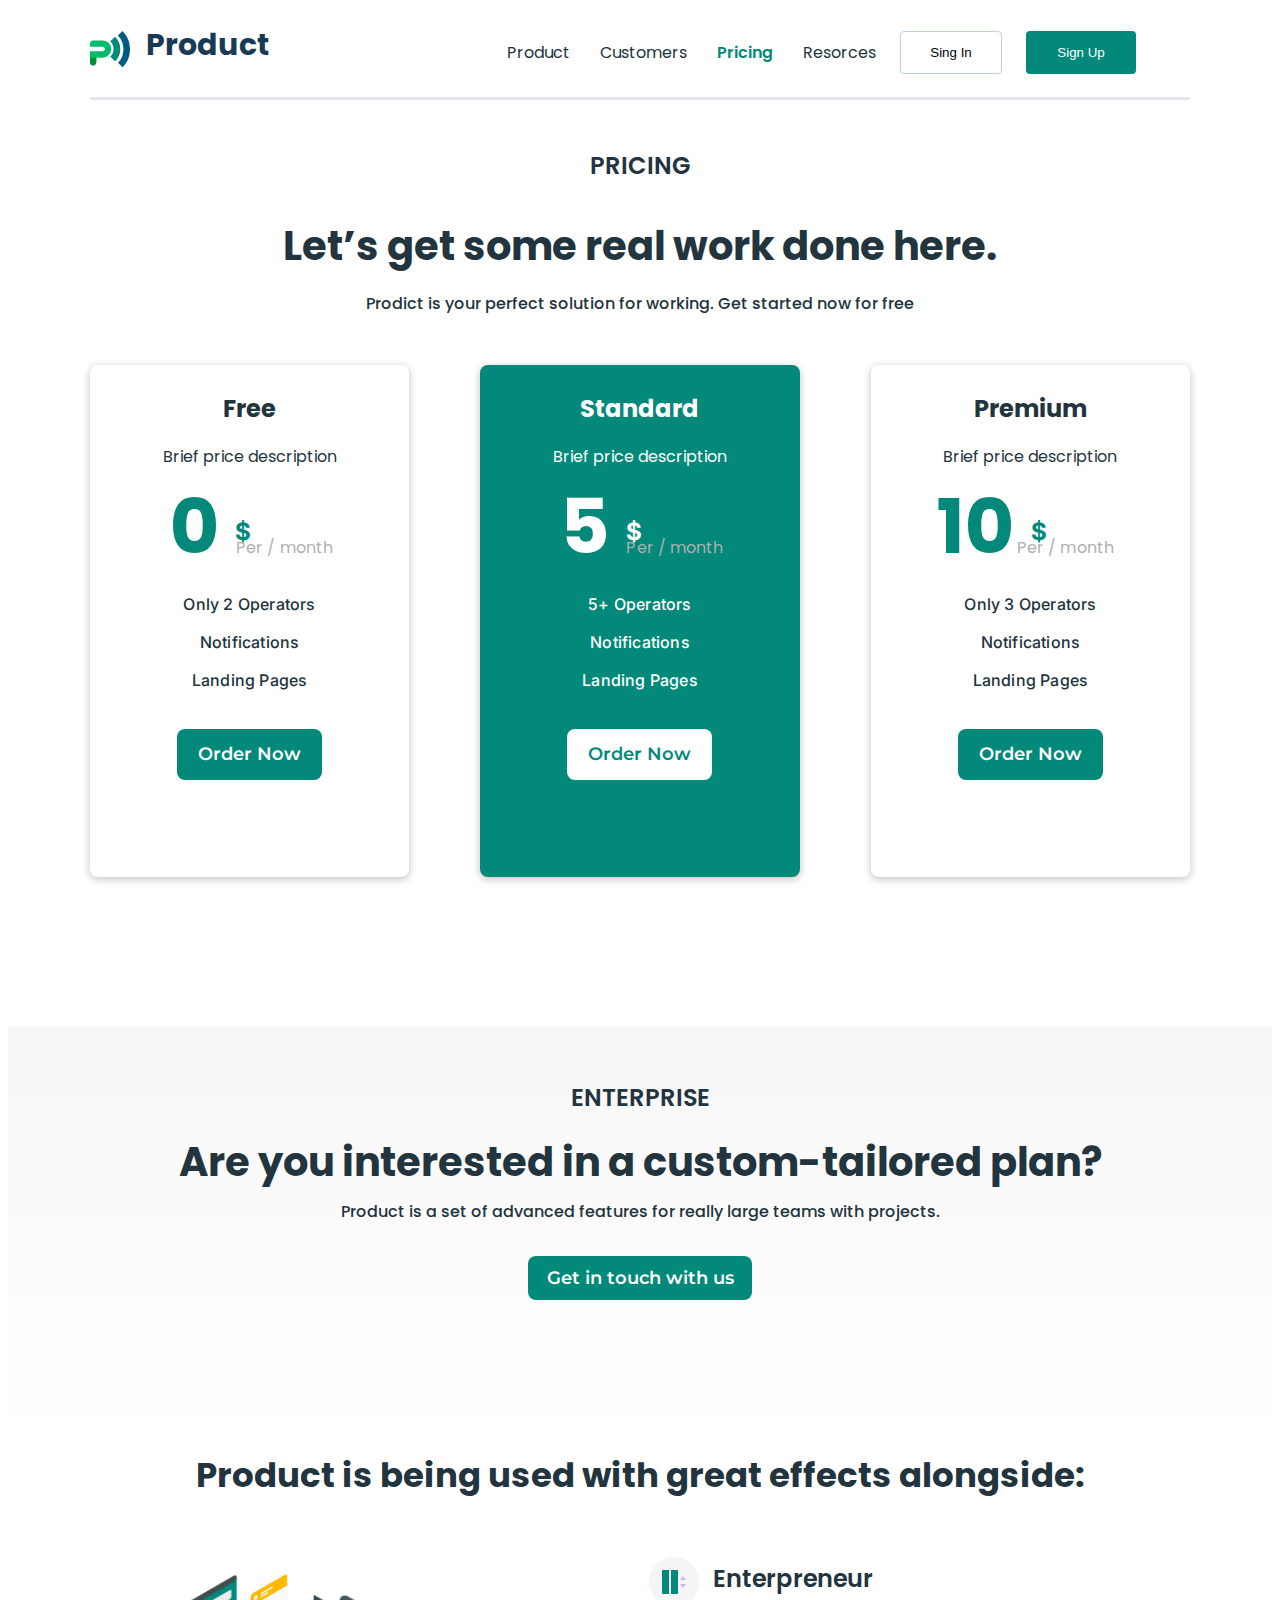
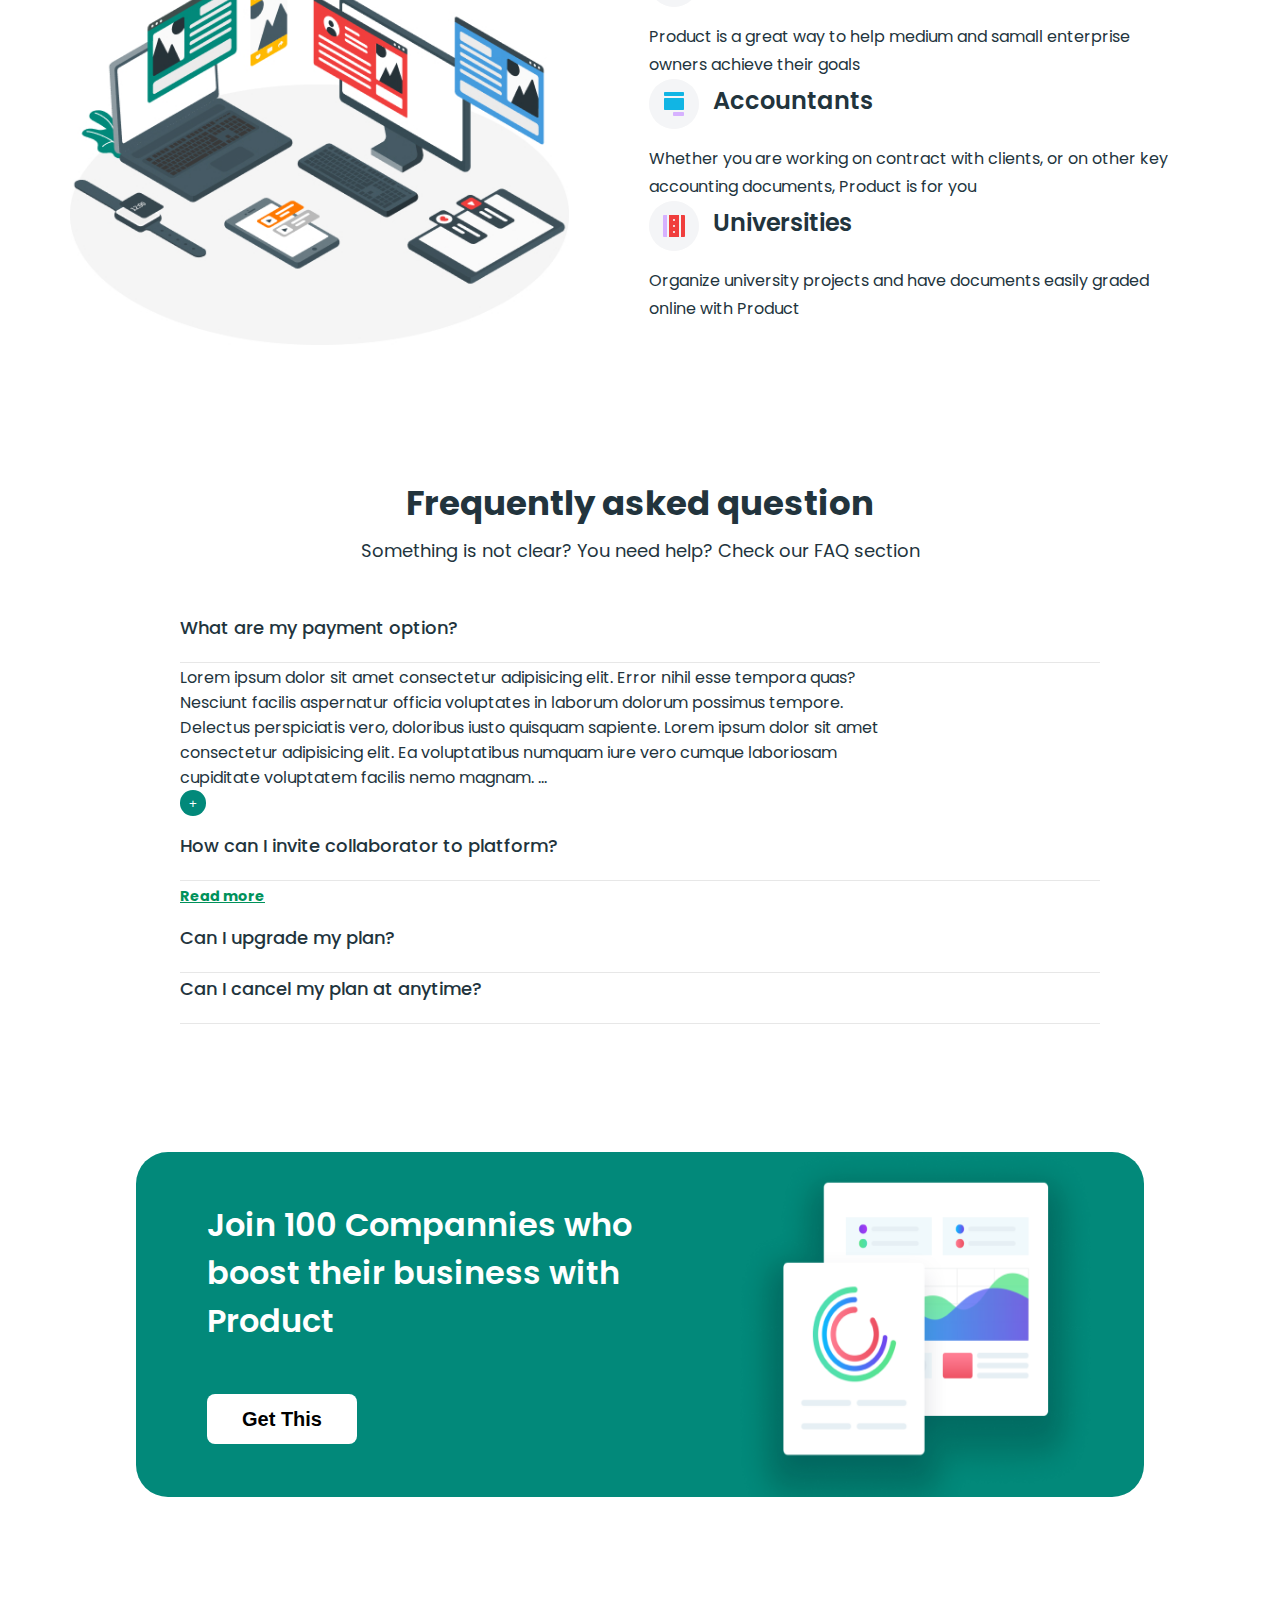
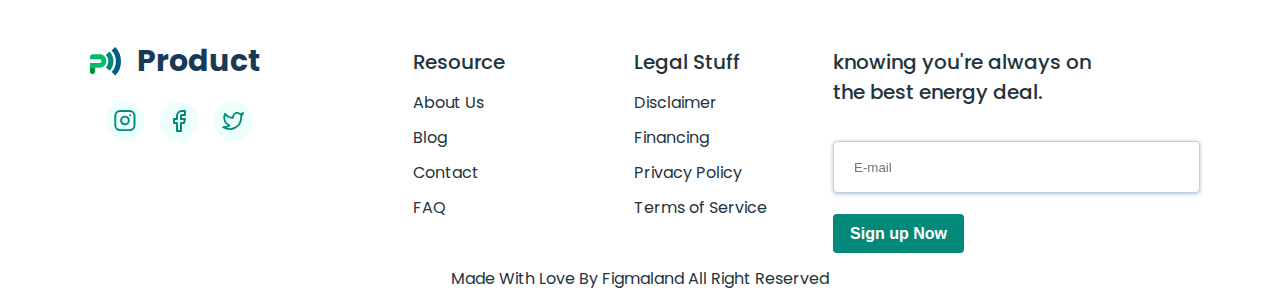
==== commit df80659f: "add new page" ====
--- a/index.html
+++ b/index.html
@@ -39,7 +39,7 @@
               <a class="header-link link" href="">Product</a>
             </li>
             <li class="header-item">
-              <a class="header-link link" href="">Customers</a>
+              <a class="header-link link" href="./customers.html">Customers</a>
             </li>
             <li class="header-item">
               <a class="header-link link current" href="">Pricing</a>
@@ -132,9 +132,7 @@
             Product is a set of advanced features for really large teams with
             projects.
           </p>
-          <button type="button" class="btn-enterprise">
-            Get in touch with us
-          </button>
+          <button type="button" class="btn-touch">Get in touch with us</button>
         </div>
       </section>
 
@@ -206,11 +204,52 @@
           <ul class="question-list list">
             <li class="question-list-item">
               <h3 class="question-list-title">What are my payment option?</h3>
+              <span class="readmore__content">
+                Lorem ipsum dolor sit amet consectetur adipisicing elit. Error
+                nihil esse tempora quas? Nesciunt facilis aspernatur officia
+                voluptates in laborum dolorum possimus tempore. Delectus
+                perspiciatis vero, doloribus iusto quisquam sapiente. Lorem
+                ipsum dolor sit amet consectetur adipisicing elit. Ea
+                voluptatibus numquam iure vero cumque laboriosam cupiditate
+                voluptatem facilis nemo magnam. Iusto sunt repellendus neque
+                deleniti quae, ab est quo perspiciatis! Lorem ipsum dolor sit
+                amet, consectetur adipisicing elit. Neque laudantium velit
+                corrupti debitis ipsum iure sunt magni unde incidunt expedita
+                consequuntur officiis ex, dolorum reprehenderit facilis itaque
+                repudiandae rem tempore! Lorem ipsum dolor sit amet consectetur
+                adipisicing elit. Ipsam, architecto. Saepe incidunt earum,
+                voluptates pariatur sequi, eaque fugiat sint vitae perspiciatis
+                optio distinctio fuga molestiae, qui ipsa nulla hic et? Lorem
+                ipsum dolor sit amet consectetur, adipisicing elit. Cupiditate,
+                magnam quam earum corporis, quo ut sed itaque provident incidunt
+                quod expedita perferendis optio eos dolores iste qui totam
+                veniam consequuntur!
+              </span>
+              <button
+                class="readmore__toggle"
+                role="switch"
+                aria-checked="true"
+              >
+                +
+              </button>
             </li>
             <li class="question-list-item">
               <h3 class="question-list-title">
                 How can I invite collaborator to platform?
               </h3>
+              <input
+                type="checkbox"
+                class="read-more-state jcf-hidden"
+                id="following-content"
+              />
+              <p class="read-more-target">
+                After creating your account you will have an oppurtunity to
+                create your first project that will be associated withthe
+                collaborators e-mail. An invitation will be sent automatically.
+                Then, invited user will have to confirm his account by e-mail
+                and finish userd onboarding.
+              </p>
+              <label for="following-content" class="read-more-trigger"></label>
             </li>
             <li class="question-list-item">
               <h3 class="question-list-title">Can I upgrade my plan?</h3>
@@ -232,7 +271,12 @@
             </h2>
             <button class="btn-join" type="button">Get This</button>
           </div>
-          <img class="join-card-picture" src="./image/screen.png" width="361" alt="picture" />
+          <img
+            class="join-card-picture"
+            src="./image/screen.png"
+            width="361"
+            alt="picture"
+          />
         </div>
       </section>
     </main>
@@ -240,16 +284,17 @@
     <footer>
       <section class="footer">
         <div class="container footer-container footer">
-          <div class="footer-soc"></div><a class="logo-text logo-text-footer link" href="./index.html">
-            <img
-              class="logo-img"
-              src="./image/Group190.svg"
-              alt="logo"
-              width="40"
-              height="36"
-            />Product</a
-          >
-          
+          <div class="footer-soc">
+            <a class="logo-text logo-text-footer link" href="./index.html">
+              <img
+                class="logo-img"
+                src="./image/Group190.svg"
+                alt="logo"
+                width="40"
+                height="36"
+              />Product</a
+            >
+
             <ul class="footer-soc-list list">
               <li class="footer-soc-item">
                 <a
@@ -290,50 +335,63 @@
             </ul>
           </div>
           <div class="footer-inform">
-          <div class="footer-resource">
-            <h3 class="footer-title">Resource</h3>
-            <ul class="footer-list list">
-              <li class="footer-list item">
-                <a class="footer-link link" href="">About Us</a>
-              </li>
-              <li class="footer-list item">
-                <a class="footer-link link" href="">Blog</a>
-              </li>
-              <li class="footer-list item">
-                <a class="footer-link link" href="">Contact</a>
-              </li>
-              <li class="footer-list item">
-                <a class="footer-link link" href="">FAQ</a>
-              </li>
-            </ul>
-          </div>
-          <div class="footer-stuff">
-            <h3 class="footer-title">Legal Stuff</h3>
-            <ul class="footer-list list">
-              <li class="footer-list item">
-                <a class="footer-link link" href="">Disclaimer</a>
-              </li>
-              <li class="footer-list item">
-                <a class="footer-link link" href="">Financing</a>
-              </li>
-              <li class="footer-list item">
-                <a class="footer-link link" href="">Privacy Policy</a>
-              </li>
-              <li class="footer-list item">
-                <a class="footer-link link" href="">Terms of Service</a>
-              </li>
-            </ul>
-          </div>
-          <div class="get-in-touch">
-            <h3 class="touch-text">knowing you're always on the best energy deal.</h3>
-            <button class="btn-footer" type="button">Sign up Now</button>
-          </div>
-          </div>
-          
+            <div class="footer-resource">
+              <h3 class="footer-title">Resource</h3>
+              <ul class="footer-list list">
+                <li class="footer-list-item">
+                  <a class="footer-link link" href="">About Us</a>
+                </li>
+                <li class="footer-list-item">
+                  <a class="footer-link link" href="">Blog</a>
+                </li>
+                <li class="footer-list item">
+                  <a class="footer-link link" href="">Contact</a>
+                </li>
+                <li class="footer-list item">
+                  <a class="footer-link link" href="">FAQ</a>
+                </li>
+              </ul>
+            </div>
+            <div class="footer-stuff">
+              <h3 class="footer-title">Legal Stuff</h3>
+              <ul class="footer-list list">
+                <li class="footer-list-item">
+                  <a class="footer-link link" href="">Disclaimer</a>
+                </li>
+                <li class="footer-list-item">
+                  <a class="footer-link link" href="">Financing</a>
+                </li>
+                <li class="footer-list-item">
+                  <a class="footer-link link" href="">Privacy Policy</a>
+                </li>
+                <li class="footer-list-item">
+                  <a class="footer-link link" href="">Terms of Service</a>
+                </li>
+              </ul>
+            </div>
+            <div class="get-in-touch">
+              <form>
+                <h3 class="touch-text">
+                  knowing you're always on the best energy deal.
+                </h3>
+                <input
+                  class="footer-input"
+                  type="email"
+                  name="user-email"
+                  placeholder="E-mail"
+                />
+                <button class="btn-footer" type="submit">Sign up Now</button>
+              </form>
+            </div>
+          </div>
         </div>
         <div class="bottom-footer-container container">
-        <p class="bottom-footer">Made With Love By Figmaland All Right Reserved </p>
-      </div></section>
+          <p class="bottom-footer">
+            Made With Love By Figmaland All Right Reserved
+          </p>
+        </div>
+      </section>
     </footer>
+    <script src="./js/readmore.js"></script>
   </body>
 </html>
--- a/css/styles.css
+++ b/css/styles.css
@@ -41,7 +41,7 @@
 }
 
 .container {
-  width: 1110px;
+  width: 1100px;
   padding: 0 20px 0 20px;
   margin: 0 auto;
 }
@@ -51,9 +51,6 @@
 }
 
 /* * ----------- HEADER NAVIGATION ----------- *  */
-
-.header {
-}
 
 .header-container::after {
   content: "";
@@ -95,10 +92,7 @@
 
   position: relative;
 }
-.list {
-}
-.header-item {
-}
+
 .header-link {
   font-size: 16px;
   line-height: 1.75;
@@ -213,8 +207,6 @@
   padding-bottom: 150px;
   text-align: center;
 }
-.pricing-title {
-}
 
 .pricing-title-text {
   margin-top: 32px;
@@ -383,7 +375,7 @@
   margin-bottom: 32px;
 }
 
-.btn-enterprise {
+.btn-touch {
   background-color: var(--btm-color);
   border-radius: 8px;
   border-color: transparent;
@@ -400,8 +392,8 @@
     border-color 250ms ease-in-out;
 }
 
-.btn-enterprise:focus,
-.btn-enterprise:hover {
+.btn-touch:focus,
+.btn-touch:hover {
   background-color: #fff;
   color: var(--btm-color);
   border-color: var(--btm-color);
@@ -509,6 +501,63 @@
   position: absolute;
 }
 
+.readmore__content {
+  max-width: 45rem;
+  width: 100%;
+  display: flex;
+}
+
+button.readmore__toggle {
+  display: flex;
+  justify-content: center;
+  text-align: center;
+  align-items: center;
+  border: none;
+  background-color: var(--btm-color);
+  color: #ffffff;
+  padding: 0.8rem;
+  cursor: pointer;
+  border-radius: 50%;
+  height: 24px;
+  width: 24px;
+}
+
+/* READ MORE */
+
+.read-more-state {
+  display: none;
+}
+
+.read-more-target {
+  opacity: 0;
+  max-height: 0;
+  font-size: 0;
+  transition: 0.25s ease;
+}
+
+.read-more-state:checked ~ .read-more-target {
+  opacity: 1;
+  font-size: inherit;
+  max-height: 999em;
+}
+
+.read-more-state ~ .read-more-trigger:before {
+  content: "Read more";
+}
+
+.read-more-state:checked ~ .read-more-trigger:before {
+  content: "Read less";
+}
+
+.read-more-trigger {
+  font-weight: bold;
+  cursor: pointer;
+  display: inline-block;
+  color: #00915a;
+  font-size: 0.9em;
+  text-decoration: underline;
+}
+
 /**-------------------  JOIN CARD * ------------------*/
 .join-container {
   width: 968px;
@@ -566,35 +615,40 @@
 /* *---------FOOTER----------* */
 
 .footer-container {
-  width: 1109px;
-  height: 205px;
-}
-.footer {
-  position: relative;
+  display: flex;
+}
+
+.footer-soc-list {
+  display: flex;
+  margin-top: 25px;
 }
 
 .logo-text-footer {
-  display: flex;
-}
-
-.footer-soc-list {
-  display: flex;
-
-  gap: 16px;
+  width: 162px;
+  height: 29px;
+}
+
+.footer-soc {
+  margin-right: 161px;
+  width: 162px;
+  height: 94px;
 }
 
 .footer-soc-item {
   width: 40px;
   height: 40px;
-  margin-top: 25px;
+  display: flex;
+  margin-left: 16px;
 }
 
 .footer-soc-link {
   width: 100%;
   height: 100%;
+  display: flex;
+
   border-radius: 50%;
+
   background-color: #edfffc;
-  display: flex;
   justify-content: center;
   align-items: center;
   transition: background-color 250ms ease-in-out;
@@ -617,21 +671,35 @@
 .footer-resource {
   display: flex;
   flex-direction: column;
-}
-
-.footer-list {
+
+  margin-right: 129px;
+}
+
+.footer-list-item {
   display: flex;
   flex-direction: column;
-
+}
+
+.footer-link {
+  color: var(--text-color);
   font-size: 16px;
   line-height: 2.19;
-  color: var(--text-color);
+}
+
+.footer-title-resorce {
+  display: flex;
 }
 
 .footer-stuff {
   display: flex;
   flex-direction: column;
-  margin-left: 129px;
+
+  width: 137px;
+  height: 205px;
+  margin-right: 62px;
+
+  font-size: 16px;
+  line-height: 2.19;
 }
 
 .footer-title {
@@ -646,13 +714,33 @@
   flex-direction: column;
   width: 325px;
   height: 199px;
-  margin-left: 82px;
+}
+
+.footer-input {
+  width: 325px;
+  height: 48px;
+  outline: transparent;
+  border: 1px solid #bcd0e5;
+  border-radius: 4px;
+  filter: drop-shadow(0px 1px 2px rgba(0, 0, 0, 0.25));
+
+  margin-top: 34px;
+  padding-left: 20px;
+  padding-right: 20px;
+
+  transition: border-color 250ms ease-in-out;
+}
+
+.footer-input:focus,
+.footer-input:hover {
+  border-color: var(--btm-color);
 }
 
 .btn-footer {
   width: 131px;
   height: 39px;
-  margin-top: 103px;
+
+  margin-top: 21px;
 
   font-weight: 700;
   font-size: 16px;
@@ -676,11 +764,9 @@
 
 .footer-inform {
   display: flex;
-  position: absolute;
+
   width: 100%;
   height: 100%;
-  top: 0;
-  left: 590px;
 }
 
 .touch-text {
@@ -691,13 +777,11 @@
   width: 280px;
 }
 
-.bottom-footer-container {
-  margin-top: 16px;
-  margin-bottom: 40px;
-}
 .bottom-footer {
   font-weight: 400;
   font-size: 16px;
   line-height: 1.88;
   text-align: center;
-}
+
+  margin-top: 12px;
+}
